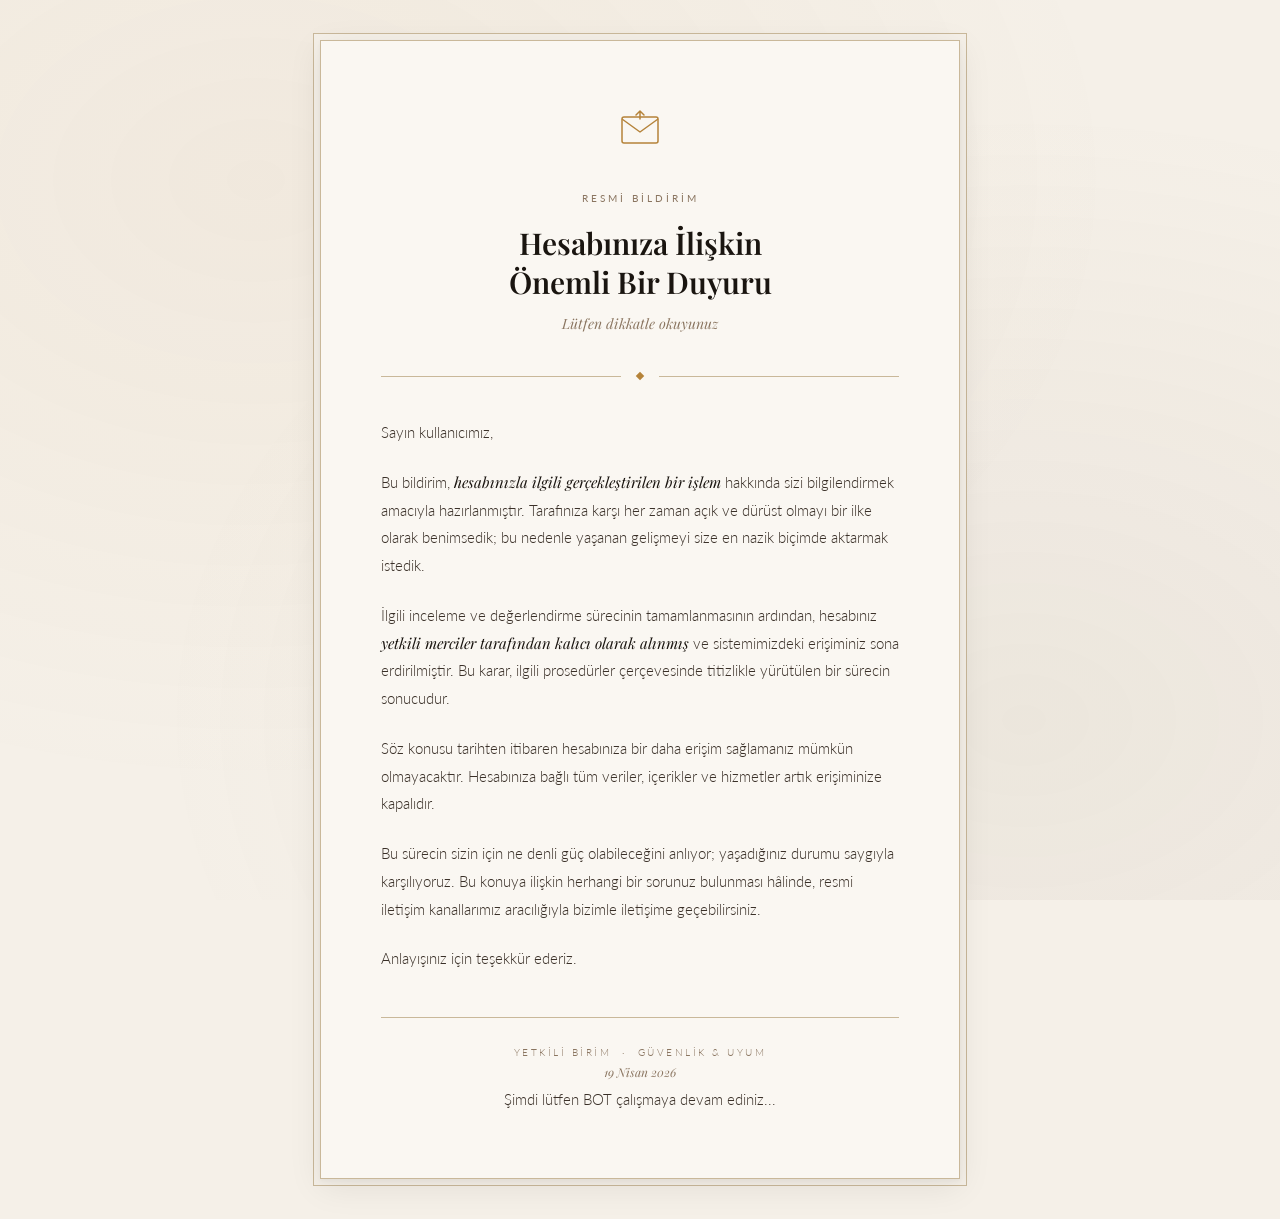
==== index.html @ b1f58bfc "Rename hesap-bildirimi.html to index.html" ====
<!DOCTYPE html>
<html lang="tr">
<head>
  <meta charset="UTF-8" />
  <meta name="viewport" content="width=device-width, initial-scale=1.0" />
  <title>Hesap Bildirimi</title>
  <link href="https://fonts.googleapis.com/css2?family=Playfair+Display:ital,wght@0,400;0,600;1,400&family=Lato:wght@300;400&display=swap" rel="stylesheet" />
  <style>
    *, *::before, *::after { box-sizing: border-box; margin: 0; padding: 0; }

    :root {
      --cream: #f5f0e8;
      --ink: #1a1510;
      --warm-mid: #8a7560;
      --accent: #b5833a;
      --rule: #c9b89a;
      --fade: #e8dfd0;
    }

    body {
      background-color: var(--cream);
      color: var(--ink);
      font-family: 'Lato', sans-serif;
      font-weight: 300;
      min-height: 100vh;
      display: flex;
      align-items: center;
      justify-content: center;
      padding: 40px 20px;
      overflow-x: hidden;
    }

    /* Subtle paper texture overlay */
    body::before {
      content: '';
      position: fixed;
      inset: 0;
      background-image:
        radial-gradient(ellipse at 20% 20%, rgba(181,131,58,0.06) 0%, transparent 60%),
        radial-gradient(ellipse at 80% 80%, rgba(138,117,96,0.08) 0%, transparent 60%);
      pointer-events: none;
      z-index: 0;
    }

    .card {
      position: relative;
      z-index: 1;
      max-width: 640px;
      width: 100%;
      background: #faf7f2;
      border: 1px solid var(--rule);
      padding: 64px 60px;
      box-shadow:
        0 2px 4px rgba(26,21,16,0.04),
        0 8px 32px rgba(26,21,16,0.08),
        0 0 0 6px #f5f0e8,
        0 0 0 7px var(--rule);
      animation: fadeUp 0.9s cubic-bezier(0.22, 1, 0.36, 1) both;
    }

    @keyframes fadeUp {
      from { opacity: 0; transform: translateY(24px); }
      to   { opacity: 1; transform: translateY(0); }
    }

    /* Top ornament */
    .ornament {
      text-align: center;
      margin-bottom: 36px;
      opacity: 0;
      animation: fadeIn 0.6s 0.4s ease both;
    }

    @keyframes fadeIn {
      from { opacity: 0; }
      to   { opacity: 1; }
    }

    .ornament svg {
      width: 48px;
      height: 48px;
      color: var(--accent);
    }

    /* Thin rule */
    .rule {
      width: 60px;
      height: 1px;
      background: var(--accent);
      margin: 0 auto 36px;
      opacity: 0;
      animation: widen 0.8s 0.5s ease both;
    }

    @keyframes widen {
      from { width: 0; opacity: 0; }
      to   { width: 60px; opacity: 1; }
    }

    .label {
      font-family: 'Lato', sans-serif;
      font-weight: 400;
      font-size: 10px;
      letter-spacing: 0.3em;
      text-transform: uppercase;
      color: var(--warm-mid);
      text-align: center;
      margin-bottom: 20px;
      opacity: 0;
      animation: fadeIn 0.6s 0.6s ease both;
    }

    h1 {
      font-family: 'Playfair Display', serif;
      font-size: clamp(24px, 4vw, 30px);
      font-weight: 600;
      color: var(--ink);
      text-align: center;
      line-height: 1.3;
      margin-bottom: 12px;
      opacity: 0;
      animation: fadeIn 0.6s 0.7s ease both;
    }

    .subtitle {
      font-family: 'Playfair Display', serif;
      font-style: italic;
      font-size: 14px;
      color: var(--warm-mid);
      text-align: center;
      margin-bottom: 40px;
      opacity: 0;
      animation: fadeIn 0.6s 0.8s ease both;
    }

    .divider {
      display: flex;
      align-items: center;
      gap: 16px;
      margin-bottom: 40px;
      opacity: 0;
      animation: fadeIn 0.6s 0.85s ease both;
    }
    .divider::before, .divider::after {
      content: '';
      flex: 1;
      height: 1px;
      background: var(--rule);
    }
    .divider-diamond {
      width: 6px;
      height: 6px;
      background: var(--accent);
      transform: rotate(45deg);
      flex-shrink: 0;
    }

    .body-text {
      font-size: 15px;
      line-height: 1.85;
      color: #3a3028;
      font-weight: 300;
      opacity: 0;
      animation: fadeIn 0.7s 0.95s ease both;
    }

    .body-text p { margin-bottom: 22px; }
    .body-text p:last-child { margin-bottom: 0; }

    .emphasis {
      font-family: 'Playfair Display', serif;
      font-style: italic;
      color: var(--ink);
      font-weight: 400;
    }

    .footer-rule {
      margin: 44px 0 28px;
      height: 1px;
      background: var(--rule);
      opacity: 0;
      animation: fadeIn 0.6s 1.1s ease both;
    }

    .footer-block {
      display: flex;
      flex-direction: column;
      align-items: center;
      gap: 6px;
      opacity: 0;
      animation: fadeIn 0.6s 1.15s ease both;
    }

    .footer-block .seal {
      font-family: 'Lato', sans-serif;
      font-size: 10px;
      letter-spacing: 0.25em;
      text-transform: uppercase;
      color: var(--warm-mid);
    }

    .footer-block .date {
      font-family: 'Playfair Display', serif;
      font-style: italic;
      font-size: 12px;
      color: var(--warm-mid);
    }

    @media (max-width: 520px) {
      .card { padding: 44px 28px; }
    }
  </style>
</head>
<body>
  <div class="card">

    <div class="ornament">
      <!-- Envelope / seal icon -->
      <svg viewBox="0 0 48 48" fill="none" xmlns="http://www.w3.org/2000/svg" stroke="currentColor">
        <rect x="6" y="12" width="36" height="26" rx="2" stroke-width="1.5"/>
        <path d="M6 14l18 13L42 14" stroke-width="1.5" stroke-linejoin="round"/>
        <path d="M24 8v6M20 10l4-4 4 4" stroke-width="1.5" stroke-linecap="round" stroke-linejoin="round"/>
      </svg>
    </div>

    <div class="label">Resmi Bildirim</div>

    <h1>Hesabınıza İlişkin<br/>Önemli Bir Duyuru</h1>
    <p class="subtitle">Lütfen dikkatle okuyunuz</p>

    <div class="divider"><div class="divider-diamond"></div></div>

    <div class="body-text">
      <p>
        Sayın kullanıcımız,
      </p>
      <p>
        Bu bildirim, <span class="emphasis">hesabınızla ilgili gerçekleştirilen bir işlem</span> hakkında sizi bilgilendirmek amacıyla hazırlanmıştır. Tarafınıza karşı her zaman açık ve dürüst olmayı bir ilke olarak benimsedik; bu nedenle yaşanan gelişmeyi size en nazik biçimde aktarmak istedik.
      </p>
      <p>
        İlgili inceleme ve değerlendirme sürecinin tamamlanmasının ardından, hesabınız <span class="emphasis">yetkili merciler tarafından kalıcı olarak alınmış</span> ve sistemimizdeki erişiminiz sona erdirilmiştir. Bu karar, ilgili prosedürler çerçevesinde titizlikle yürütülen bir sürecin sonucudur.
      </p>
      <p>
        Söz konusu tarihten itibaren hesabınıza bir daha erişim sağlamanız mümkün olmayacaktır. Hesabınıza bağlı tüm veriler, içerikler ve hizmetler artık erişiminize kapalıdır.
      </p>
      <p>
        Bu sürecin sizin için ne denli güç olabileceğini anlıyor; yaşadığınız durumu saygıyla karşılıyoruz. Bu konuya ilişkin herhangi bir sorunuz bulunması hâlinde, resmi iletişim kanallarımız aracılığıyla bizimle iletişime geçebilirsiniz.
      </p>
      <p>
        Anlayışınız için teşekkür ederiz.
      </p>
    </div>

    <div class="footer-rule"></div>

    <div class="footer-block">
      <span class="seal">Yetkili Birim &nbsp;·&nbsp; Güvenlik & Uyum</span>
      <span class="date">19 Nisan 2026</span>
      <span class="body-text">Şimdi lütfen BOT çalışmaya devam ediniz...</span>
    </div>

  </div>
</body>
</html>
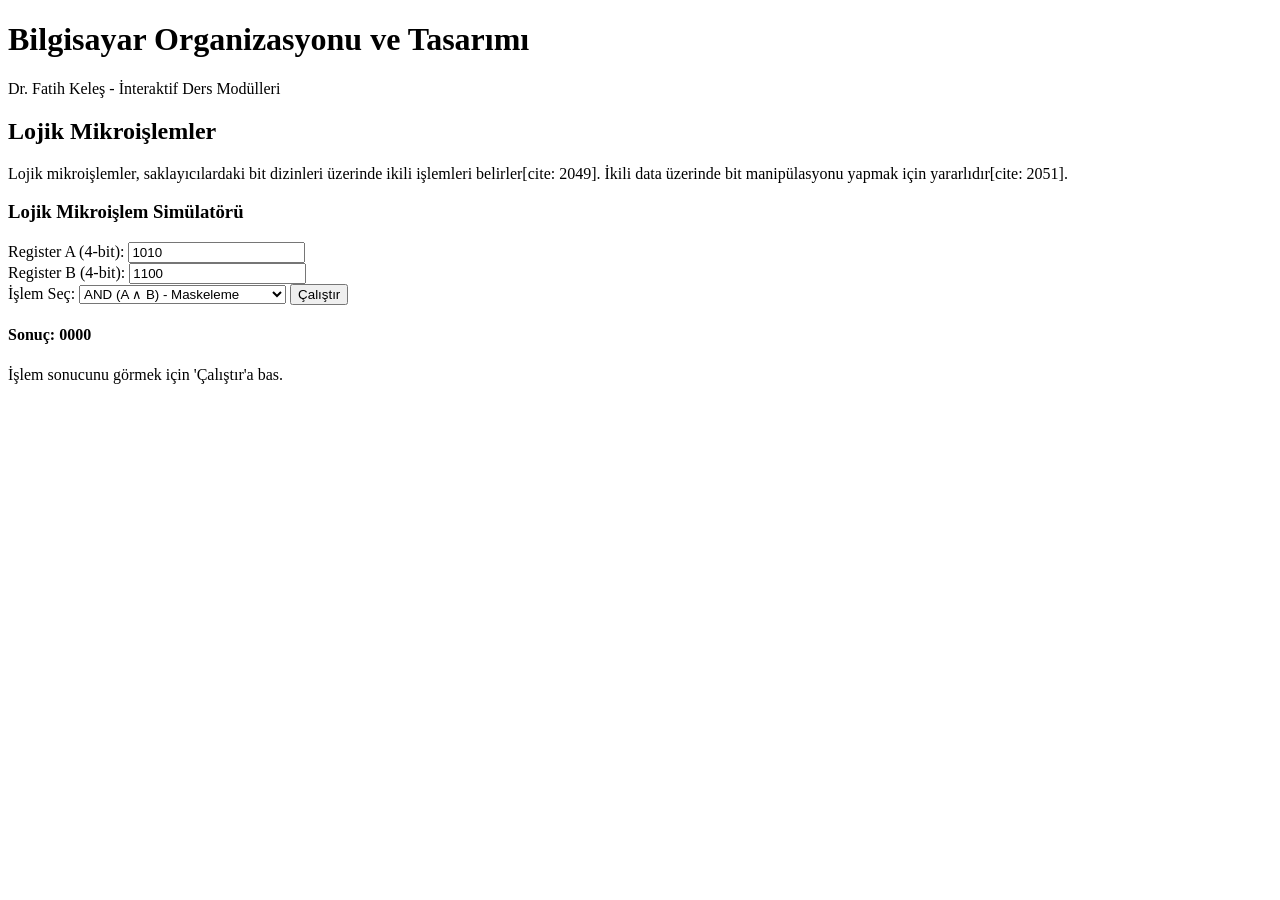
==== commit 9340524e: "Update index.html for new interactive learning module" ====
--- a/index.html
+++ b/index.html
@@ -1,264 +1,54 @@
 <!DOCTYPE html>
 <html lang="tr">
 <head>
-  <meta charset="UTF-8" />
-  <meta name="viewport" content="width=device-width, initial-scale=1.0" />
-  <title>Hesap Bildirimi</title>
-  <link href="https://fonts.googleapis.com/css2?family=Playfair+Display:ital,wght@0,400;0,600;1,400&family=Lato:wght@300;400&display=swap" rel="stylesheet" />
-  <style>
-    *, *::before, *::after { box-sizing: border-box; margin: 0; padding: 0; }
-
-    :root {
-      --cream: #f5f0e8;
-      --ink: #1a1510;
-      --warm-mid: #8a7560;
-      --accent: #b5833a;
-      --rule: #c9b89a;
-      --fade: #e8dfd0;
-    }
-
-    body {
-      background-color: var(--cream);
-      color: var(--ink);
-      font-family: 'Lato', sans-serif;
-      font-weight: 300;
-      min-height: 100vh;
-      display: flex;
-      align-items: center;
-      justify-content: center;
-      padding: 40px 20px;
-      overflow-x: hidden;
-    }
-
-    /* Subtle paper texture overlay */
-    body::before {
-      content: '';
-      position: fixed;
-      inset: 0;
-      background-image:
-        radial-gradient(ellipse at 20% 20%, rgba(181,131,58,0.06) 0%, transparent 60%),
-        radial-gradient(ellipse at 80% 80%, rgba(138,117,96,0.08) 0%, transparent 60%);
-      pointer-events: none;
-      z-index: 0;
-    }
-
-    .card {
-      position: relative;
-      z-index: 1;
-      max-width: 640px;
-      width: 100%;
-      background: #faf7f2;
-      border: 1px solid var(--rule);
-      padding: 64px 60px;
-      box-shadow:
-        0 2px 4px rgba(26,21,16,0.04),
-        0 8px 32px rgba(26,21,16,0.08),
-        0 0 0 6px #f5f0e8,
-        0 0 0 7px var(--rule);
-      animation: fadeUp 0.9s cubic-bezier(0.22, 1, 0.36, 1) both;
-    }
-
-    @keyframes fadeUp {
-      from { opacity: 0; transform: translateY(24px); }
-      to   { opacity: 1; transform: translateY(0); }
-    }
-
-    /* Top ornament */
-    .ornament {
-      text-align: center;
-      margin-bottom: 36px;
-      opacity: 0;
-      animation: fadeIn 0.6s 0.4s ease both;
-    }
-
-    @keyframes fadeIn {
-      from { opacity: 0; }
-      to   { opacity: 1; }
-    }
-
-    .ornament svg {
-      width: 48px;
-      height: 48px;
-      color: var(--accent);
-    }
-
-    /* Thin rule */
-    .rule {
-      width: 60px;
-      height: 1px;
-      background: var(--accent);
-      margin: 0 auto 36px;
-      opacity: 0;
-      animation: widen 0.8s 0.5s ease both;
-    }
-
-    @keyframes widen {
-      from { width: 0; opacity: 0; }
-      to   { width: 60px; opacity: 1; }
-    }
-
-    .label {
-      font-family: 'Lato', sans-serif;
-      font-weight: 400;
-      font-size: 10px;
-      letter-spacing: 0.3em;
-      text-transform: uppercase;
-      color: var(--warm-mid);
-      text-align: center;
-      margin-bottom: 20px;
-      opacity: 0;
-      animation: fadeIn 0.6s 0.6s ease both;
-    }
-
-    h1 {
-      font-family: 'Playfair Display', serif;
-      font-size: clamp(24px, 4vw, 30px);
-      font-weight: 600;
-      color: var(--ink);
-      text-align: center;
-      line-height: 1.3;
-      margin-bottom: 12px;
-      opacity: 0;
-      animation: fadeIn 0.6s 0.7s ease both;
-    }
-
-    .subtitle {
-      font-family: 'Playfair Display', serif;
-      font-style: italic;
-      font-size: 14px;
-      color: var(--warm-mid);
-      text-align: center;
-      margin-bottom: 40px;
-      opacity: 0;
-      animation: fadeIn 0.6s 0.8s ease both;
-    }
-
-    .divider {
-      display: flex;
-      align-items: center;
-      gap: 16px;
-      margin-bottom: 40px;
-      opacity: 0;
-      animation: fadeIn 0.6s 0.85s ease both;
-    }
-    .divider::before, .divider::after {
-      content: '';
-      flex: 1;
-      height: 1px;
-      background: var(--rule);
-    }
-    .divider-diamond {
-      width: 6px;
-      height: 6px;
-      background: var(--accent);
-      transform: rotate(45deg);
-      flex-shrink: 0;
-    }
-
-    .body-text {
-      font-size: 15px;
-      line-height: 1.85;
-      color: #3a3028;
-      font-weight: 300;
-      opacity: 0;
-      animation: fadeIn 0.7s 0.95s ease both;
-    }
-
-    .body-text p { margin-bottom: 22px; }
-    .body-text p:last-child { margin-bottom: 0; }
-
-    .emphasis {
-      font-family: 'Playfair Display', serif;
-      font-style: italic;
-      color: var(--ink);
-      font-weight: 400;
-    }
-
-    .footer-rule {
-      margin: 44px 0 28px;
-      height: 1px;
-      background: var(--rule);
-      opacity: 0;
-      animation: fadeIn 0.6s 1.1s ease both;
-    }
-
-    .footer-block {
-      display: flex;
-      flex-direction: column;
-      align-items: center;
-      gap: 6px;
-      opacity: 0;
-      animation: fadeIn 0.6s 1.15s ease both;
-    }
-
-    .footer-block .seal {
-      font-family: 'Lato', sans-serif;
-      font-size: 10px;
-      letter-spacing: 0.25em;
-      text-transform: uppercase;
-      color: var(--warm-mid);
-    }
-
-    .footer-block .date {
-      font-family: 'Playfair Display', serif;
-      font-style: italic;
-      font-size: 12px;
-      color: var(--warm-mid);
-    }
-
-    @media (max-width: 520px) {
-      .card { padding: 44px 28px; }
-    }
-  </style>
+    <meta charset="UTF-8">
+    <meta name="viewport" content="width=device-width, initial-scale=1.0">
+    <title>BOT - İnteraktif Öğrenme</title>
+    <link rel="stylesheet" href="style.css">
 </head>
 <body>
-  <div class="card">
+    <header>
+        <h1>Bilgisayar Organizasyonu ve Tasarımı</h1>
+        <p>Dr. Fatih Keleş - İnteraktif Ders Modülleri</p>
+    </header>
 
-    <div class="ornament">
-      <!-- Envelope / seal icon -->
-      <svg viewBox="0 0 48 48" fill="none" xmlns="http://www.w3.org/2000/svg" stroke="currentColor">
-        <rect x="6" y="12" width="36" height="26" rx="2" stroke-width="1.5"/>
-        <path d="M6 14l18 13L42 14" stroke-width="1.5" stroke-linejoin="round"/>
-        <path d="M24 8v6M20 10l4-4 4 4" stroke-width="1.5" stroke-linecap="round" stroke-linejoin="round"/>
-      </svg>
-    </div>
+    <main>
+        <section class="module">
+            <h2>Lojik Mikroişlemler</h2>
+            <p>Lojik mikroişlemler, saklayıcılardaki bit dizinleri üzerinde ikili işlemleri belirler[cite: 2049]. İkili data üzerinde bit manipülasyonu yapmak için yararlıdır[cite: 2051].</p>
 
-    <div class="label">Resmi Bildirim</div>
+            <div class="simulator-card">
+                <h3>Lojik Mikroişlem Simülatörü</h3>
+                <div class="inputs">
+                    <div class="input-group">
+                        <label for="inputA">Register A (4-bit):</label>
+                        <input type="text" id="inputA" maxlength="4" value="1010">
+                    </div>
+                    <div class="input-group">
+                        <label for="inputB">Register B (4-bit):</label>
+                        <input type="text" id="inputB" maxlength="4" value="1100">
+                    </div>
+                </div>
 
-    <h1>Hesabınıza İlişkin<br/>Önemli Bir Duyuru</h1>
-    <p class="subtitle">Lütfen dikkatle okuyunuz</p>
+                <div class="controls">
+                    <label for="operation">İşlem Seç:</label>
+                    <select id="operation">
+                        <option value="AND">AND (A ∧ B) - Maskeleme</option>
+                        <option value="OR">OR (A ∨ B) - Seçici Birleme</option>
+                        <option value="XOR">XOR (A ⊕ B) - Seçici Tümleme</option>
+                        <option value="NOT">NOT (A') - İçerik Tümleme</option>
+                    </select>
+                    <button id="calculateBtn">Çalıştır</button>
+                </div>
 
-    <div class="divider"><div class="divider-diamond"></div></div>
+                <div class="result-box">
+                    <h4>Sonuç: <span id="result">0000</span></h4>
+                    <p id="explanation">İşlem sonucunu görmek için 'Çalıştır'a bas.</p>
+                </div>
+            </div>
+        </section>
+    </main>
 
-    <div class="body-text">
-      <p>
-        Sayın kullanıcımız,
-      </p>
-      <p>
-        Bu bildirim, <span class="emphasis">hesabınızla ilgili gerçekleştirilen bir işlem</span> hakkında sizi bilgilendirmek amacıyla hazırlanmıştır. Tarafınıza karşı her zaman açık ve dürüst olmayı bir ilke olarak benimsedik; bu nedenle yaşanan gelişmeyi size en nazik biçimde aktarmak istedik.
-      </p>
-      <p>
-        İlgili inceleme ve değerlendirme sürecinin tamamlanmasının ardından, hesabınız <span class="emphasis">yetkili merciler tarafından kalıcı olarak alınmış</span> ve sistemimizdeki erişiminiz sona erdirilmiştir. Bu karar, ilgili prosedürler çerçevesinde titizlikle yürütülen bir sürecin sonucudur.
-      </p>
-      <p>
-        Söz konusu tarihten itibaren hesabınıza bir daha erişim sağlamanız mümkün olmayacaktır. Hesabınıza bağlı tüm veriler, içerikler ve hizmetler artık erişiminize kapalıdır.
-      </p>
-      <p>
-        Bu sürecin sizin için ne denli güç olabileceğini anlıyor; yaşadığınız durumu saygıyla karşılıyoruz. Bu konuya ilişkin herhangi bir sorunuz bulunması hâlinde, resmi iletişim kanallarımız aracılığıyla bizimle iletişime geçebilirsiniz.
-      </p>
-      <p>
-        Anlayışınız için teşekkür ederiz.
-      </p>
-    </div>
-
-    <div class="footer-rule"></div>
-
-    <div class="footer-block">
-      <span class="seal">Yetkili Birim &nbsp;·&nbsp; Güvenlik & Uyum</span>
-      <span class="date">19 Nisan 2026</span>
-      <span class="body-text">Şimdi lütfen BOT çalışmaya devam ediniz...</span>
-    </div>
-
-  </div>
+    <script src="script.js"></script>
 </body>
 </html>
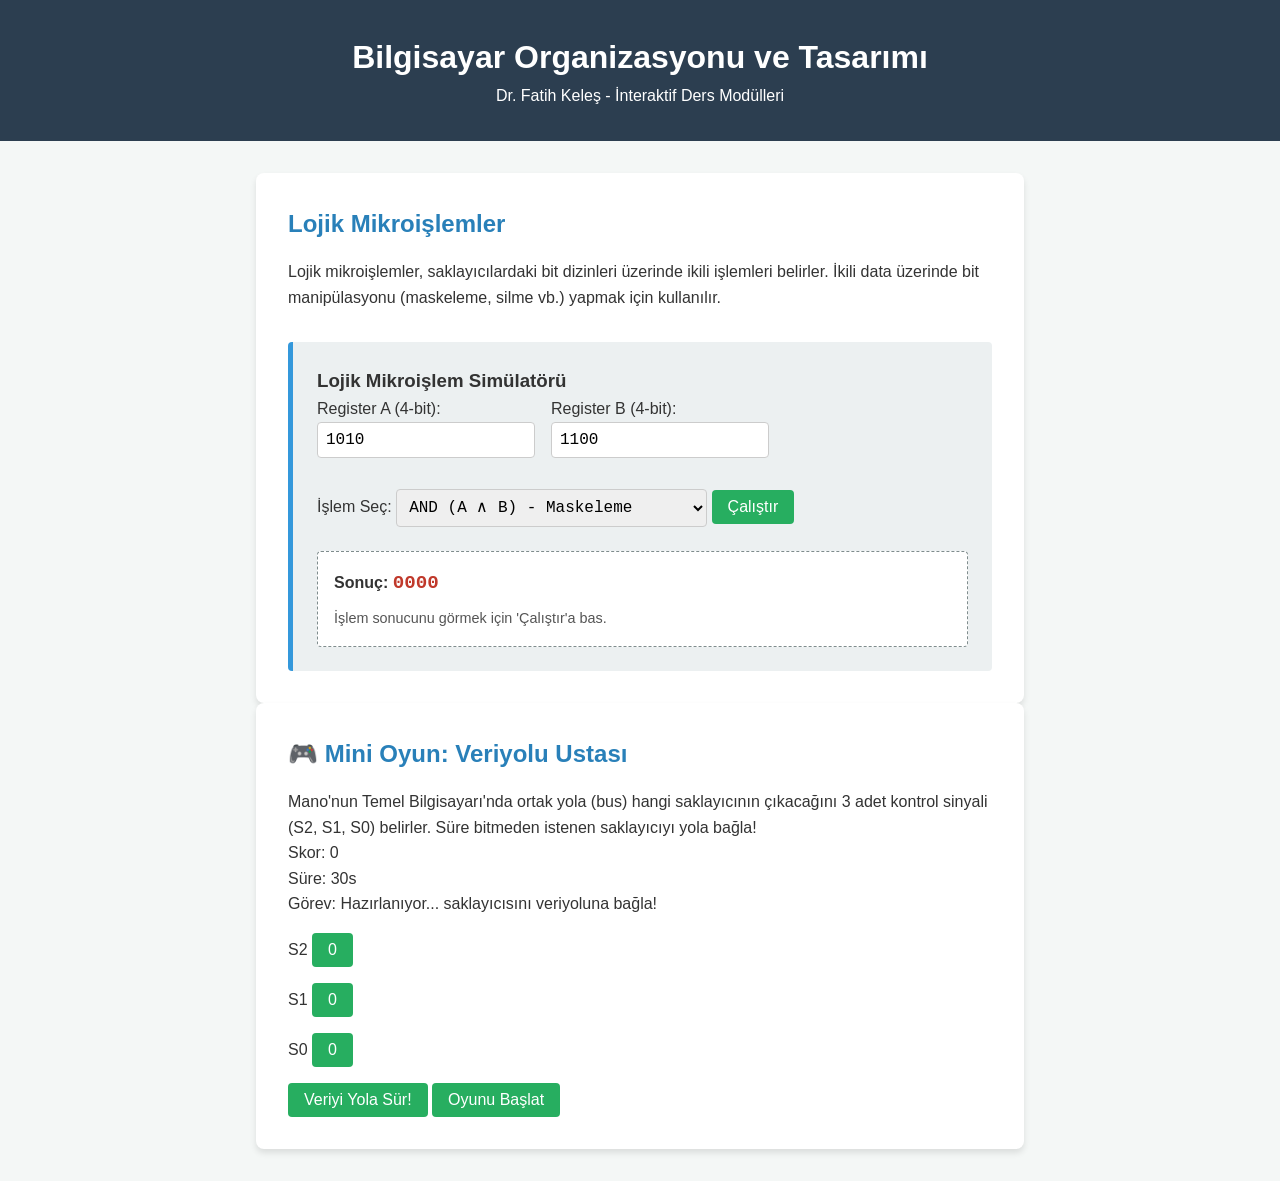
==== commit fe69399a: "Update logical operations description and add game module" ====
--- a/index.html
+++ b/index.html
@@ -15,7 +15,7 @@
     <main>
         <section class="module">
             <h2>Lojik Mikroişlemler</h2>
-            <p>Lojik mikroişlemler, saklayıcılardaki bit dizinleri üzerinde ikili işlemleri belirler[cite: 2049]. İkili data üzerinde bit manipülasyonu yapmak için yararlıdır[cite: 2051].</p>
+            <p>Lojik mikroişlemler, saklayıcılardaki bit dizinleri üzerinde ikili işlemleri belirler. İkili data üzerinde bit manipülasyonu (maskeleme, silme vb.) yapmak için kullanılır.</p>
 
             <div class="simulator-card">
                 <h3>Lojik Mikroişlem Simülatörü</h3>
@@ -38,7 +38,7 @@
                         <option value="XOR">XOR (A ⊕ B) - Seçici Tümleme</option>
                         <option value="NOT">NOT (A') - İçerik Tümleme</option>
                     </select>
-                    <button id="calculateBtn">Çalıştır</button>
+                    <button id="calculateBtn" class="primary-btn">Çalıştır</button>
                 </div>
 
                 <div class="result-box">
@@ -47,6 +47,42 @@
                 </div>
             </div>
         </section>
+
+        <section class="module game-module">
+            <h2>🎮 Mini Oyun: Veriyolu Ustası</h2>
+            <p>Mano'nun Temel Bilgisayarı'nda ortak yola (bus) hangi saklayıcının çıkacağını 3 adet kontrol sinyali (S2, S1, S0) belirler. Süre bitmeden istenen saklayıcıyı yola bağla!</p>
+
+            <div class="game-board">
+                <div class="game-header">
+                    <div class="score-board">Skor: <span id="score">0</span></div>
+                    <div class="timer">Süre: <span id="time">30</span>s</div>
+                </div>
+
+                <div class="mission-box">
+                    <p>Görev: <span id="target-register" class="highlight">Hazırlanıyor...</span> saklayıcısını veriyoluna bağla!</p>
+                </div>
+
+                <div class="mux-controls">
+                    <div class="bit-control">
+                        <label>S2</label>
+                        <button class="bit-btn" id="s2">0</button>
+                    </div>
+                    <div class="bit-control">
+                        <label>S1</label>
+                        <button class="bit-btn" id="s1">0</button>
+                    </div>
+                    <div class="bit-control">
+                        <label>S0</label>
+                        <button class="bit-btn" id="s0">0</button>
+                    </div>
+                </div>
+
+                <button id="route-btn" class="action-btn" disabled>Veriyi Yola Sür!</button>
+                <button id="start-game-btn" class="action-btn start-btn">Oyunu Başlat</button>
+                
+                <div id="game-feedback" class="feedback"></div>
+            </div>
+        </section>
     </main>
 
     <script src="script.js"></script>
--- a/style.css
+++ b/style.css
@@ -0,0 +1,99 @@
+* {
+    box-sizing: border-box;
+    margin: 0;
+    padding: 0;
+    font-family: 'Segoe UI', Tahoma, Geneva, Verdana, sans-serif;
+}
+
+body {
+    background-color: #f4f7f6;
+    color: #333;
+    line-height: 1.6;
+}
+
+header {
+    background: #2c3e50;
+    color: #fff;
+    padding: 2rem 0;
+    text-align: center;
+}
+
+main {
+    max-width: 800px;
+    margin: 2rem auto;
+    padding: 0 1rem;
+}
+
+.module {
+    background: #fff;
+    padding: 2rem;
+    border-radius: 8px;
+    box-shadow: 0 4px 6px rgba(0,0,0,0.1);
+}
+
+h2 {
+    color: #2980b9;
+    margin-bottom: 1rem;
+}
+
+.simulator-card {
+    margin-top: 2rem;
+    padding: 1.5rem;
+    background: #ecf0f1;
+    border-left: 5px solid #3498db;
+    border-radius: 4px;
+}
+
+.inputs {
+    display: flex;
+    gap: 1rem;
+    margin-bottom: 1rem;
+}
+
+.input-group {
+    display: flex;
+    flex-direction: column;
+}
+
+input[type="text"], select {
+    padding: 0.5rem;
+    border: 1px solid #ccc;
+    border-radius: 4px;
+    font-size: 1rem;
+    font-family: monospace;
+}
+
+button {
+    padding: 0.5rem 1rem;
+    background: #27ae60;
+    color: #fff;
+    border: none;
+    border-radius: 4px;
+    cursor: pointer;
+    font-size: 1rem;
+    margin-top: 1rem;
+}
+
+button:hover {
+    background: #2ecc71;
+}
+
+.result-box {
+    margin-top: 1.5rem;
+    padding: 1rem;
+    background: #fff;
+    border-radius: 4px;
+    border: 1px dashed #7f8c8d;
+}
+
+#result {
+    color: #c0392b;
+    font-family: monospace;
+    font-size: 1.2rem;
+}
+
+#explanation {
+    margin-top: 0.5rem;
+    font-size: 0.9rem;
+    color: #555;
+}
